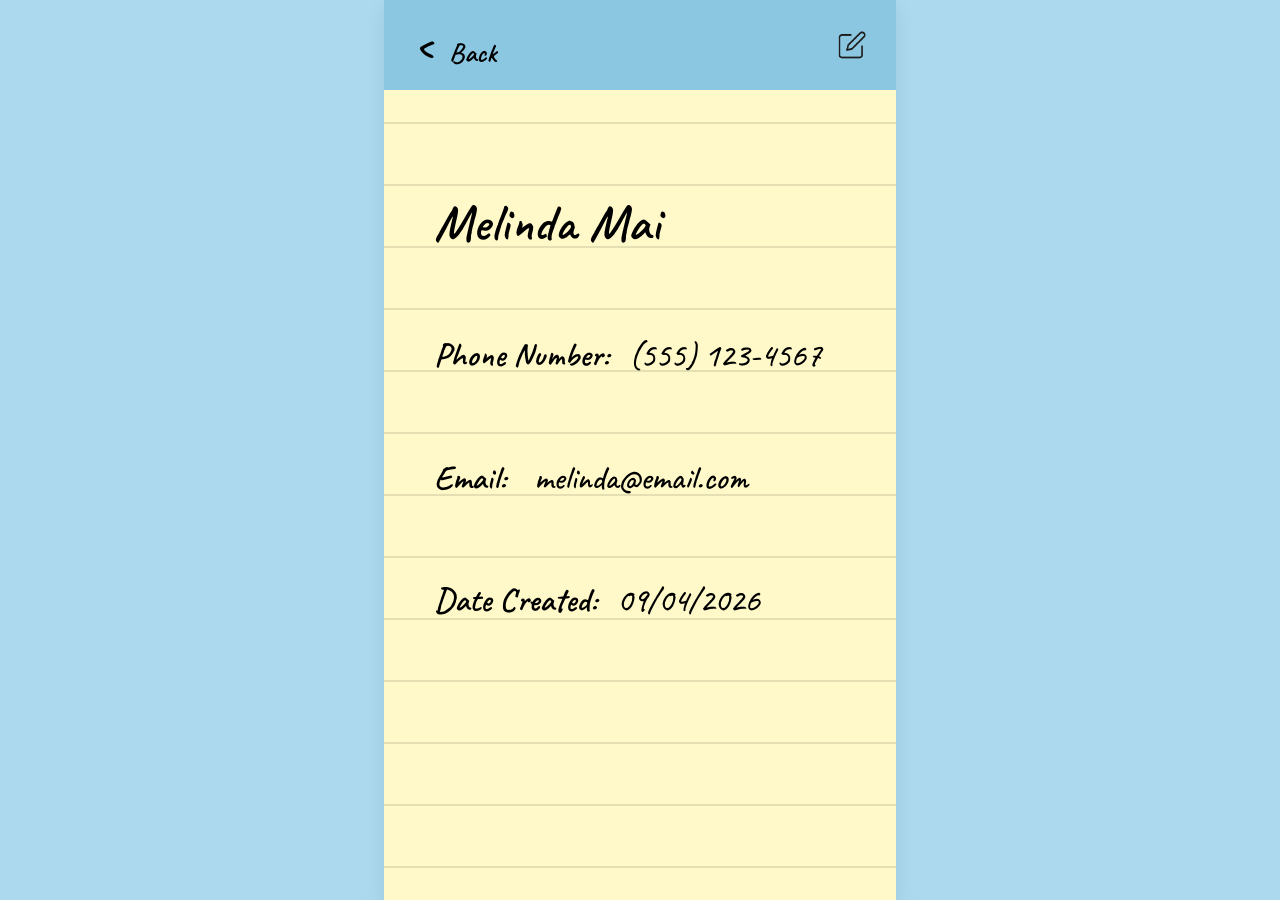
==== src/pages/contactPage.html @ ede9c63d "Update back button and made contact info within notebook lines" ====
<!doctype html>
<html lang="en">
<head>
  <meta charset="utf-8">
  <meta name="viewport" content="width=device-width, initial-scale=1">
  <title> Individual Contact</title>
  <link rel="stylesheet" href="../assets/fonts.css">
  <link rel="stylesheet" href="../styles/edit.css">
</head>

<body>
  <div class="screen-card">
    <div class="header">
      <button class="back-button" id="backButton">Back</button>
      <a class="trash-button" href="editPage.html" aria-label="Edit contact">
        <img src="../assets/Edit.png" alt="Edit" width="30" height="30">
      </a>
    </div>

    <div class="form-body">
      <div class="contact-name" id="contactName">Melinda Mai</div>

      <div class="info-row">
        <span class="info-label">Phone Number:</span>
        <span class="info-value" id="numberInput">(555) 123-4567</span>
      </div>

      <div class="info-row email-row">
        <span class="info-label">Email:</span>
        <span class="info-value" id="emailInput">melinda@email.com</span>
      </div>

      <div class="info-row date-block">
        <span class="info-label">Date Created:</span>
        <span class="info-value" id="dateCreated">09/04/2026</span>
      </div>

    </div>
  </div>
</body>
</html>
---- src/assets/fonts.css ----
@import url('https://fonts.googleapis.com/css2?family=Caveat&display=swap');

@font-face {
  font-family: "SF Pro";
  font-style: normal;
  font-weight: 510;
  src: url("https://static.figma.com/font/SF-Pro_1") format("woff2");
}

@font-face {
  font-family: "Inter";
  font-style: normal;
  font-weight: 400;
  src: url("https://static.figma.com/font/Inter_1") format("woff2");
}

@font-face {
  font-family: "Inter";
  font-style: normal;
  font-weight: 500;
  src: url("https://static.figma.com/font/Inter_1") format("woff2");
}
---- src/styles/edit.css ----
@import "./fonts.css";

body {
    margin: 0;
    background: #acd9ee;
    font-family: "Caveat", cursive;
    min-height: 100vh;
    display: flex;
    justify-content: center;
}

.screen-card {
    position: relative;
    background: #FFF8C8;
    width: 40%;
    max-width: 764px;
    min-height: 100vh;
    height: auto;
    display: flex;
    flex-direction: column;
    overflow: hidden;
    box-shadow: 0 8px 20px rgba(0, 0, 0, 0.08);
}

.screen-card::before {
    content: "";
    position: absolute;
    inset: 0;
    background: repeating-linear-gradient(
        to bottom,
        transparent 0,
        transparent 60px,
        rgba(0, 0, 0, 0.10) 60px,
        rgba(0, 0, 0, 0.10) 62px
    );
    pointer-events: none;
}

.header {
    position: relative;
    z-index: 1;
    background: #8cc7e2;
    height: 90px;
    display: flex;
    align-items: center;
    padding: 0 24px;
    flex-shrink: 0;
}

.back-button {
    background: none;
    border: none;
    cursor: pointer;
    text-decoration: none;
    font-family: "Caveat", cursive;
    font-weight: 600;
    font-size: 28px;
    color: black;
    display: inline-flex;
    align-items: center;
    justify-content: center;
    gap: 6px;
    min-width: 100px;
    height: 40px;
    padding: 0;
    line-height: 1;
    margin-top: 16px;
}

.back-button::before {
    content: "^";
    display: inline-block;
    font-size: 50px;
    transform: rotate(270deg);
    line-height: 2;
}

.form-body {
    position: relative;
    z-index: 1;
    display: flex;
    flex-direction: column;
    gap: 75px;
    padding: 20px 26px 15px 50px;
    flex: 1;
    padding-bottom: 80px;
}

.text-field {
    display: flex;
    flex-direction: column;
    gap: 10px;
    width: 100%;
    align-items: flex-start;
}

.two-column {
    display: flex;
    flex-direction: row;
    gap: 12px;
    width: 100%;
}

.inline-field {
    display: flex;
    flex-direction: column;
    gap: 10px;
    flex: 1;
    min-width: 0;
}

.text-field label {
    font-family: "Caveat", cursive;
    font-size: 30px;
    font-weight: 600;
    color: black;
    font-variation-settings: "wdth" 100;
}

.text-field input {
    background: rgba(255, 255, 255, 0.25);
    border: 1px solid rgba(0, 0, 0, 0.12);
    height: 56px;
    padding: 0 12px;
    font-family: "Caveat", cursive;
    font-weight: 400;
    font-size: 28px;
    color: black;
    outline: none;
    width: 100%;
    box-sizing: border-box;
    border-radius: 4px;
    margin-left: 0;
}

.inline-field input {
    width: 100%;
}

.info-row {
    display: flex;
    align-items: baseline;
    gap: 20px;
    width: 100%;
    font-family: "Caveat", cursive;
    font-size: 34px;
    color: black;
    line-height: 1.4;
}

.email-row {
    gap: 0px;
}

.phone-row,
.date-block {
    gap: 20px;
}

.email-row .info-label {
    min-width: 100px;
}

.info-label {
    min-width: 150px;
    font-weight: 600;
}

.info-value {
    font-weight: 500;
    color: #000;
}

.text-field input::placeholder {
    color: #999;
}

.date-label {
    font-family: "Caveat", cursive;
    font-size: 28px;
    font-weight: 600;
    color: black;
    font-variation-settings: "wdth" 100;
    margin-top: 5px;
}

.date-block {
    margin-bottom: 80px;
    align-items: baseline;
}

.date-value {
    font-family: "Caveat", cursive;
    font-weight: 500;
    font-size: 18px;
    color: #5A7F90;
    margin-top: 7px;
    margin-left: 5px;
}

.save-container {
    display:flex;
    justify-content: center;
    padding-top: 16px;
}

.save-button {
    background: #8CC7E2;
    border: 2px solid #b9d9e8;
    border-radius: 15px;
    height: 70px;
    width: 250px;
    font-family: "Caveat", cursive;
    font-weight: 500;
    font-size: 30px;
    color: #fff;
    cursor: pointer;
    transition: opacity 0.15s;
}


.save-button:hover {
    background-color: #546AC0;
}

.save-button:active {
    text-decoration: none;
    color: #FFFFFF;
}

.trash-button {
    background: none;
    border: none;
    cursor: pointer;
    color: #000;
    display: inline-flex;
    align-items: center;
    justify-content: center;
    width: 40px;
    height: 40px;
    padding: 0;
    opacity: 1;
}

.trash-button:hover {
    opacity: 0.5;
}

.header {
    justify-content: space-between;
}

.contact-name {
    font-family: "Caveat", cursive;
    font-size: 52px;
    font-weight: 600;
    color: #000;
    margin-top: 80px;
}
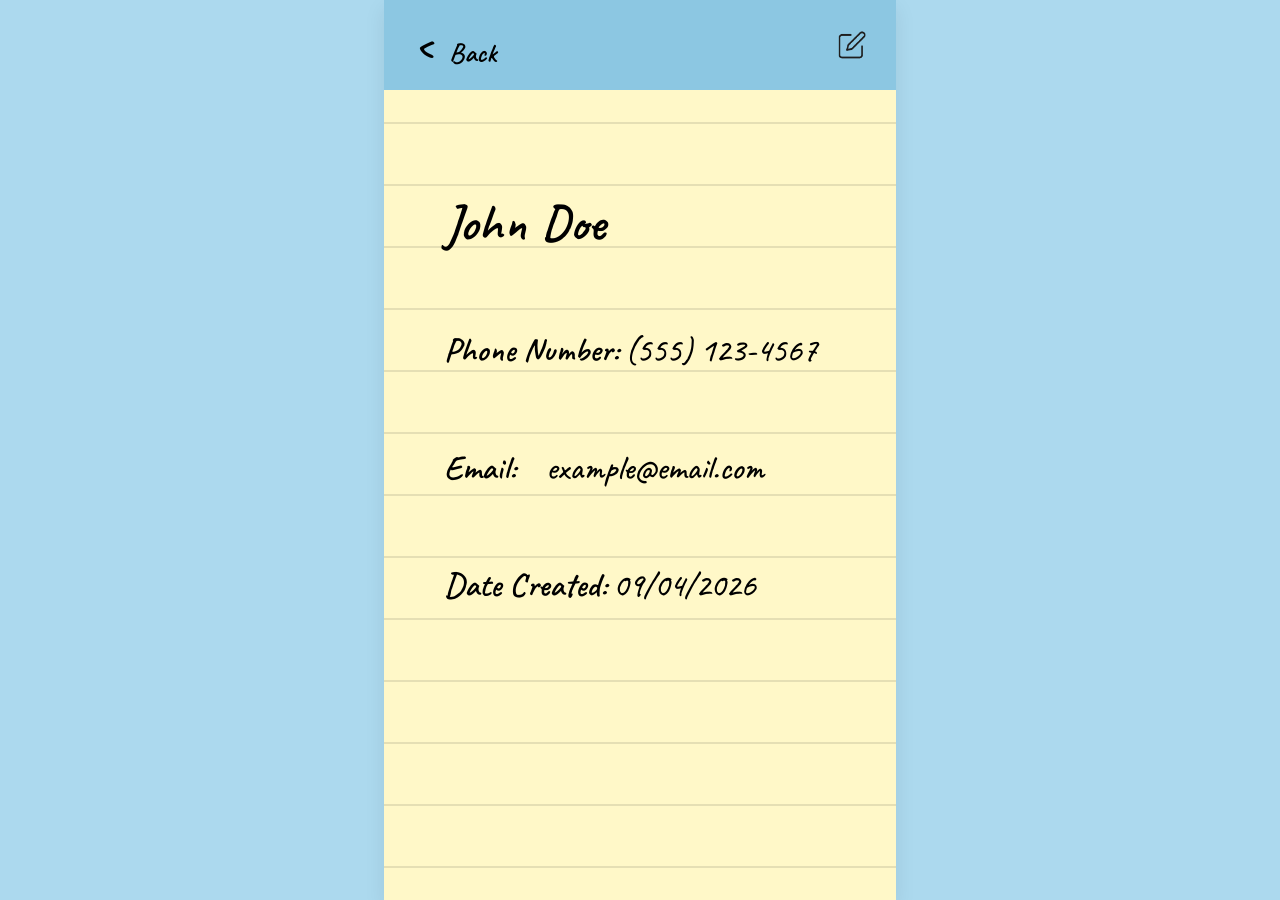
==== commit 1072ecf0: "Create seperate stylesheet for Contact Page" ====
--- a/src/pages/contactPage.html
+++ b/src/pages/contactPage.html
@@ -5,20 +5,20 @@
   <meta name="viewport" content="width=device-width, initial-scale=1">
   <title> Individual Contact</title>
   <link rel="stylesheet" href="../assets/fonts.css">
-  <link rel="stylesheet" href="../styles/edit.css">
+  <link rel="stylesheet" href="../styles/contact.css">
 </head>
 
-<body>
+<body class="contact-page">
   <div class="screen-card">
     <div class="header">
       <button class="back-button" id="backButton">Back</button>
-      <a class="trash-button" href="editPage.html" aria-label="Edit contact">
+      <a class="edit-button" href="editPage.html" aria-label="Edit contact">
         <img src="../assets/Edit.png" alt="Edit" width="30" height="30">
       </a>
     </div>
 
     <div class="form-body">
-      <div class="contact-name" id="contactName">Melinda Mai</div>
+      <div class="contact-name" id="contactName">John Doe</div>
 
       <div class="info-row">
         <span class="info-label">Phone Number:</span>
@@ -27,7 +27,7 @@
 
       <div class="info-row email-row">
         <span class="info-label">Email:</span>
-        <span class="info-value" id="emailInput">melinda@email.com</span>
+        <span class="info-value" id="emailInput">example@email.com</span>
       </div>
 
       <div class="info-row date-block">
--- a/src/styles/contact.css
+++ b/src/styles/contact.css
@@ -0,0 +1,155 @@
+body.contact-page {
+    margin: 0;
+    background: #acd9ee;
+    font-family: "Caveat", cursive;
+    min-height: 100vh;
+    display: flex;
+    justify-content: center;
+}
+
+.contact-page .screen-card {
+    position: relative;
+    background: #FFF8C8;
+    width: 40%;
+    max-width: 764px;
+    min-height: 100vh;
+    height: auto;
+    display: flex;
+    flex-direction: column;
+    overflow: hidden;
+    box-shadow: 0 8px 20px rgba(0, 0, 0, 0.08);
+}
+
+.contact-page .screen-card::before {
+    content: "";
+    position: absolute;
+    inset: 0;
+    background: repeating-linear-gradient(
+        to bottom,
+        transparent 0,
+        transparent 60px,
+        rgba(0, 0, 0, 0.10) 60px,
+        rgba(0, 0, 0, 0.10) 62px
+    );
+    pointer-events: none;
+}
+
+.contact-page .header {
+    position: relative;
+    z-index: 1;
+    background: #8cc7e2;
+    height: 90px;
+    display: flex;
+    align-items: center;
+    justify-content: space-between;
+    padding: 0 24px;
+    flex-shrink: 0;
+}
+
+.contact-page .back-button {
+    background: none;
+    border: none;
+    cursor: pointer;
+    text-decoration: none;
+    font-family: "Caveat", cursive;
+    font-weight: 600;
+    font-size: 28px;
+    color: black;
+    display: inline-flex;
+    align-items: center;
+    justify-content: center;
+    gap: 6px;
+    min-width: 100px;
+    height: 40px;
+    padding: 0;
+    line-height: 1;
+    margin-top: 16px;
+}
+
+.contact-page .back-button::before {
+    content: "^";
+    display: inline-block;
+    font-size: 50px;
+    transform: rotate(270deg);
+    line-height: 2;
+}
+
+.contact-page .form-body {
+    position: relative;
+    z-index: 1;
+    display: flex;
+    flex-direction: column;
+    gap: 70px;
+    padding: 70px 26px 10px 60px;
+    flex: 1;
+    padding-bottom: 80px;
+}
+
+.contact-page .contact-name {
+    font-family: "Caveat", cursive;
+    font-size: 52px;
+    font-weight: 600;
+    color: #000;
+    margin-top: 30px;
+}
+
+.contact-page .info-row {
+    display: flex;
+    align-items: baseline;
+    gap: 6px;
+    width: 100%;
+    font-family: "Caveat", cursive;
+    font-size: 34px;
+    color: black;
+    line-height: 1.4;
+}
+
+.contact-page .email-row {
+    gap: 2px;
+}
+
+.contact-page .phone-row,
+.contact-page .date-block {
+    gap: 6px;
+}
+
+.contact-page .info-label {
+    min-width: 150px;
+    font-weight: 600;
+}
+
+.contact-page .email-row .info-label {
+    min-width: 100px;
+}
+
+.contact-page .info-value {
+    font-weight: 500;
+    color: #000;
+}
+
+.contact-page .date-block {
+    margin-bottom: 80px;
+    align-items: baseline;
+}
+
+.contact-page .edit-button {
+    background: none;
+    border: none;
+    cursor: pointer;
+    color: #000;
+    display: inline-flex;
+    align-items: center;
+    justify-content: center;
+    width: 40px;
+    height: 40px;
+    padding: 0;
+    opacity: 1;
+}
+
+.contact-page .edit-button:hover {
+    opacity: 0.5;
+}
+
+.contact-page a.edit-button {
+    text-decoration: none;
+}
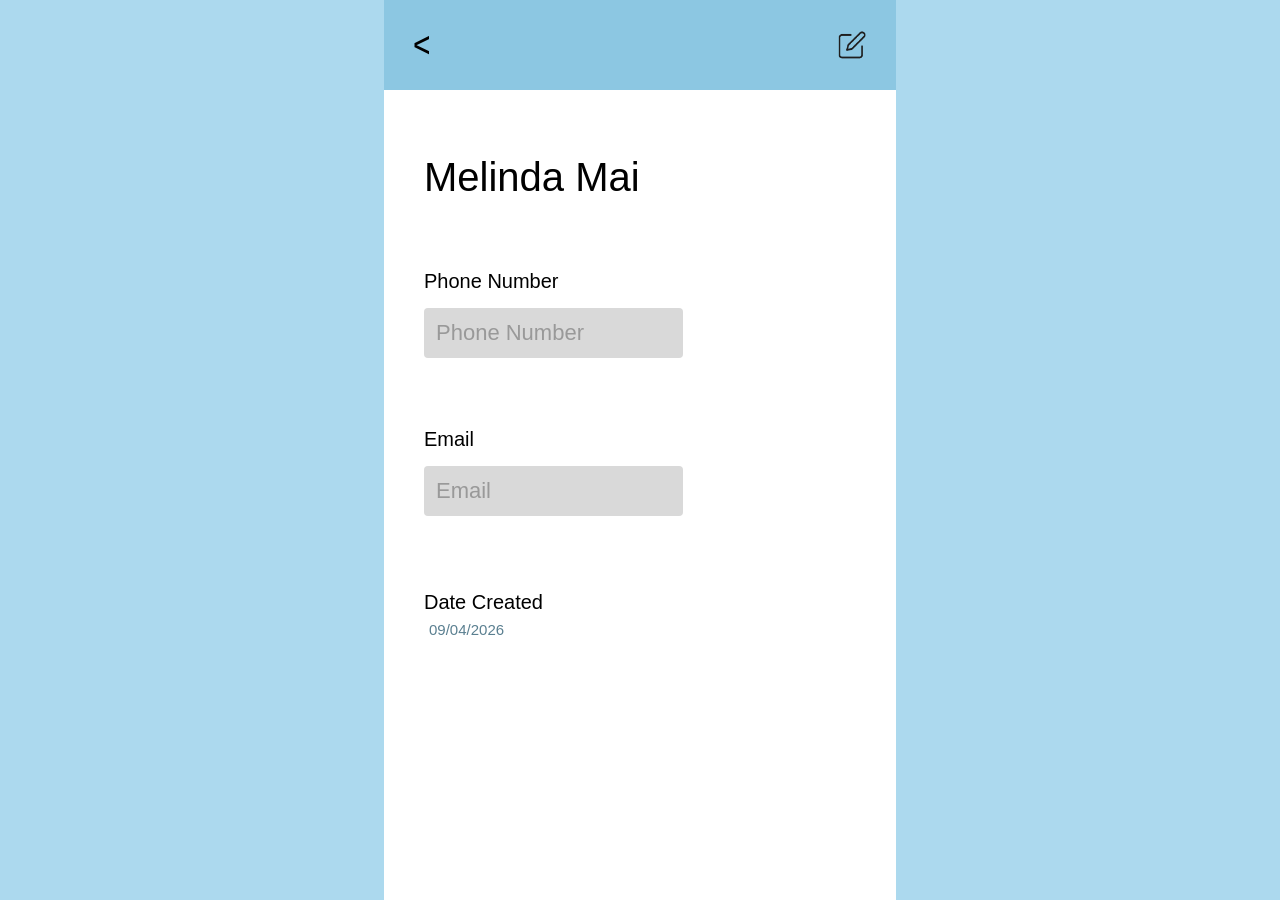
==== commit 1a49bc67: "Merge 904452120e5683709b9f4e6eea31a17f309fe202 into eb96d6934fbc63887c13489bfe58e459f62dff89" ====
--- a/src/pages/contactPage.html
+++ b/src/pages/contactPage.html
@@ -5,34 +5,34 @@
   <meta name="viewport" content="width=device-width, initial-scale=1">
   <title> Individual Contact</title>
   <link rel="stylesheet" href="../assets/fonts.css">
-  <link rel="stylesheet" href="../styles/contact.css">
+  <link rel="stylesheet" href="../styles/edit.css">
 </head>
 
-<body class="contact-page">
+<body>
   <div class="screen-card">
     <div class="header">
-      <button class="back-button" id="backButton">Back</button>
-      <a class="edit-button" href="editPage.html" aria-label="Edit contact">
+      <button class="back-button" id="backButton">^</button>
+      <a class="trash-button" href="editPage.html" aria-label="Edit contact">
         <img src="../assets/Edit.png" alt="Edit" width="30" height="30">
       </a>
     </div>
 
     <div class="form-body">
-      <div class="contact-name" id="contactName">John Doe</div>
+      <div class="contact-name" id="contactName">Melinda Mai</div>
 
-      <div class="info-row">
-        <span class="info-label">Phone Number:</span>
-        <span class="info-value" id="numberInput">(555) 123-4567</span>
+      <div class="text-field">
+        <label for="numberInput">Phone Number</label>
+        <input type="text" id="numberInput" placeholder="Phone Number" readonly>
       </div>
 
-      <div class="info-row email-row">
-        <span class="info-label">Email:</span>
-        <span class="info-value" id="emailInput">example@email.com</span>
+      <div class="text-field">
+        <label for="emailInput">Email</label>
+        <input type="text" id="emailInput" placeholder="Email" readonly>
       </div>
 
-      <div class="info-row date-block">
-        <span class="info-label">Date Created:</span>
-        <span class="info-value" id="dateCreated">09/04/2026</span>
+      <div>
+        <div class="date-label">Date Created</div>
+        <div class="date-value" id="dateCreated">09/04/2026</div>
       </div>
 
     </div>
--- a/src/assets/fonts.css
+++ b/src/assets/fonts.css
@@ -1,5 +1,3 @@
-@import url('https://fonts.googleapis.com/css2?family=Caveat&display=swap');
-
 @font-face {
   font-family: "SF Pro";
   font-style: normal;
--- a/src/styles/edit.css
+++ b/src/styles/edit.css
@@ -0,0 +1,164 @@
+body {
+    margin: 0;
+    background: #acd9ee;
+    font-family: "SF Pro", "Inter", sans-serif;
+    min-height: 100vh;
+    display: flex;
+    justify-content: center;
+}
+
+.screen-card {
+    background: white;
+    width: 40%;
+    max-width: 764px;
+    min-height: 100vh;
+    height: auto;
+    display: flex;
+    flex-direction: column;
+}
+
+.header {
+    background: #8cc7e2;
+    height: 90px;
+    display: flex;
+    align-items: center;
+    padding: 0 24px;
+    flex-shrink: 0;
+}
+
+.back-button {
+    background: none;
+    border: none;
+    cursor: pointer;
+    text-decoration: none;
+    font-family: "SF Pro", sans-serif;
+    font-weight: 510;
+    font-size: 40px;
+    color: black;
+    display: inline-flex;
+    align-items: center;
+    justify-content: center;
+    width: 40px;
+    height: 40px;
+    transform: rotate(270deg);
+    padding: 0;
+}
+
+.form-body {
+    display: flex;
+    flex-direction: column;
+    gap: 70px;
+    padding: 35px 40px 10px;
+    flex: 1;
+}
+
+.text-field {
+    display: flex;
+    flex-direction: column;
+    gap: 15px;
+}
+
+.text-field label {
+    font-family: "SF Pro", sans-serif;
+    font-size: 20px;
+    font-weight: 510;
+    color: black;
+    font-variation-settings: "wdth" 100;
+}
+
+.text-field input {
+    background: #D9D9D9;
+    border: none;
+    height: 50px;
+    padding: 0 12px;
+    font-family: "Inter", sans-serif;
+    font-weight: 400;
+    font-size: 22px;
+    color: black;
+    outline: none;
+    width: 60%;
+    box-sizing: border-box;
+    border-radius: 4px;
+}
+
+.text-field input::placeholder {
+    color: #999;
+}
+
+.date-label {
+    font-family: "SF Pro", sans-serif;
+    font-size: 20px;
+    font-weight: 510;
+    color: black;
+    font-variation-settings: "wdth" 100;
+    margin-top: 5px;
+}
+
+.date-value {
+    font-family: "Inter", sans-serif;
+    font-weight: 500;
+    font-size: 15px;
+    color: #5A7F90;
+    margin-top: 7px;
+    margin-left: 5px;
+}
+
+.save-container {
+    display:flex;
+    justify-content: center;
+    padding-top: 16px;
+}
+
+.save-button {
+    background: #8CC7E2;
+    border: 2px solid #b9d9e8;
+    border-radius: 15px;
+    height: 70px;
+    width: 250px;
+    font-family: "Inter", sans-serif;
+    font-weight: 500;
+    font-size: 30px;
+    color: #fff;
+    cursor: pointer;
+    transition: opacity 0.15s;
+}
+
+.save-button:hover {
+    border: 2px solid #b9d9e8;
+    opacity: 0.90;
+}
+
+.save-button:active {
+    opacity: 0.7;
+}
+
+.trash-button {
+    background: none;
+    border: none;
+    cursor: pointer;
+    color: #000;
+    display: inline-flex;
+    align-items: center;
+    justify-content: center;
+    width: 40px;
+    height: 40px;
+    padding: 0;
+    opacity: 1;
+}
+
+.trash-button:hover {
+    opacity: 0.5;
+}
+
+.header {
+    justify-content: space-between;
+}
+
+.contact-name {
+    font-family: "SF Pro", sans-serif;
+    font-size: 40px;
+    font-weight: 300;
+    color: #000;
+    margin-top: 30px;
+}
+
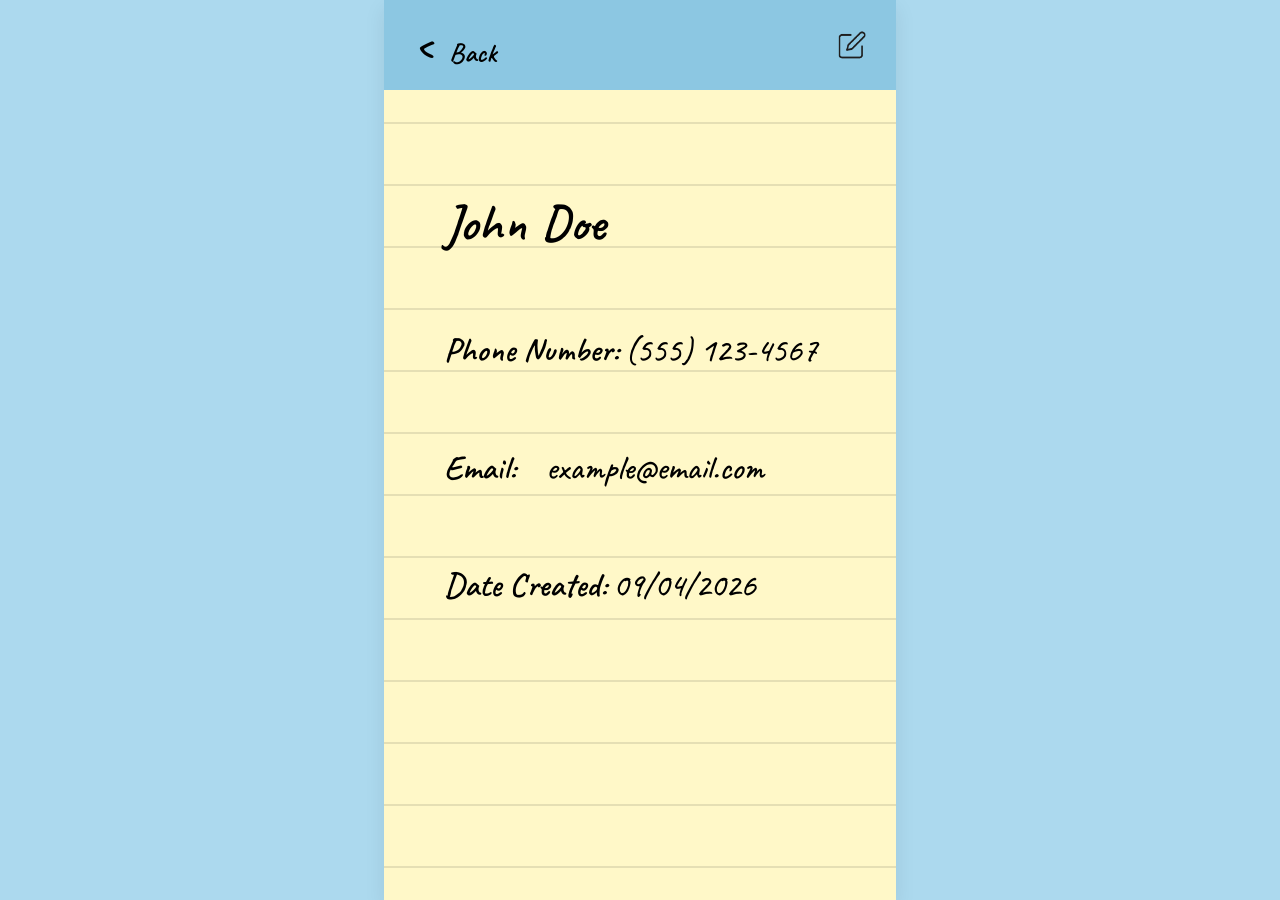
==== commit 9aea45bb: "Merge branch 'frontend' into frontend-katie" ====
--- a/src/pages/contactPage.html
+++ b/src/pages/contactPage.html
@@ -5,34 +5,34 @@
   <meta name="viewport" content="width=device-width, initial-scale=1">
   <title> Individual Contact</title>
   <link rel="stylesheet" href="../assets/fonts.css">
-  <link rel="stylesheet" href="../styles/edit.css">
+  <link rel="stylesheet" href="../styles/contact.css">
 </head>
 
-<body>
+<body class="contact-page">
   <div class="screen-card">
     <div class="header">
-      <button class="back-button" id="backButton">^</button>
-      <a class="trash-button" href="editPage.html" aria-label="Edit contact">
+      <a class="back-button" id="backButton" href="homePage.html" aria-label="Back to home page">Back</a>
+      <a class="edit-button" href="editPage.html" aria-label="Edit contact">
         <img src="../assets/Edit.png" alt="Edit" width="30" height="30">
       </a>
     </div>
 
     <div class="form-body">
-      <div class="contact-name" id="contactName">Melinda Mai</div>
+      <div class="contact-name" id="contactName">John Doe</div>
 
-      <div class="text-field">
-        <label for="numberInput">Phone Number</label>
-        <input type="text" id="numberInput" placeholder="Phone Number" readonly>
+      <div class="info-row">
+        <span class="info-label">Phone Number:</span>
+        <span class="info-value" id="numberInput">(555) 123-4567</span>
       </div>
 
-      <div class="text-field">
-        <label for="emailInput">Email</label>
-        <input type="text" id="emailInput" placeholder="Email" readonly>
+      <div class="info-row email-row">
+        <span class="info-label">Email:</span>
+        <span class="info-value" id="emailInput">example@email.com</span>
       </div>
 
-      <div>
-        <div class="date-label">Date Created</div>
-        <div class="date-value" id="dateCreated">09/04/2026</div>
+      <div class="info-row date-block">
+        <span class="info-label">Date Created:</span>
+        <span class="info-value" id="dateCreated">09/04/2026</span>
       </div>
 
     </div>
--- a/src/assets/fonts.css
+++ b/src/assets/fonts.css
@@ -1,3 +1,5 @@
+@import url('https://fonts.googleapis.com/css2?family=Caveat&display=swap');
+
 @font-face {
   font-family: "SF Pro";
   font-style: normal;
--- a/src/styles/contact.css
+++ b/src/styles/contact.css
@@ -0,0 +1,155 @@
+body.contact-page {
+    margin: 0;
+    background: #acd9ee;
+    font-family: "Caveat", cursive;
+    min-height: 100vh;
+    display: flex;
+    justify-content: center;
+}
+
+.contact-page .screen-card {
+    position: relative;
+    background: #FFF8C8;
+    width: 40%;
+    max-width: 764px;
+    min-height: 100vh;
+    height: auto;
+    display: flex;
+    flex-direction: column;
+    overflow: hidden;
+    box-shadow: 0 8px 20px rgba(0, 0, 0, 0.08);
+}
+
+.contact-page .screen-card::before {
+    content: "";
+    position: absolute;
+    inset: 0;
+    background: repeating-linear-gradient(
+        to bottom,
+        transparent 0,
+        transparent 60px,
+        rgba(0, 0, 0, 0.10) 60px,
+        rgba(0, 0, 0, 0.10) 62px
+    );
+    pointer-events: none;
+}
+
+.contact-page .header {
+    position: relative;
+    z-index: 1;
+    background: #8cc7e2;
+    height: 90px;
+    display: flex;
+    align-items: center;
+    justify-content: space-between;
+    padding: 0 24px;
+    flex-shrink: 0;
+}
+
+.contact-page .back-button {
+    background: none;
+    border: none;
+    cursor: pointer;
+    text-decoration: none;
+    font-family: "Caveat", cursive;
+    font-weight: 600;
+    font-size: 28px;
+    color: black;
+    display: inline-flex;
+    align-items: center;
+    justify-content: center;
+    gap: 6px;
+    min-width: 100px;
+    height: 40px;
+    padding: 0;
+    line-height: 1;
+    margin-top: 16px;
+}
+
+.contact-page .back-button::before {
+    content: "^";
+    display: inline-block;
+    font-size: 50px;
+    transform: rotate(270deg);
+    line-height: 2;
+}
+
+.contact-page .form-body {
+    position: relative;
+    z-index: 1;
+    display: flex;
+    flex-direction: column;
+    gap: 70px;
+    padding: 70px 26px 10px 60px;
+    flex: 1;
+    padding-bottom: 80px;
+}
+
+.contact-page .contact-name {
+    font-family: "Caveat", cursive;
+    font-size: 52px;
+    font-weight: 600;
+    color: #000;
+    margin-top: 30px;
+}
+
+.contact-page .info-row {
+    display: flex;
+    align-items: baseline;
+    gap: 6px;
+    width: 100%;
+    font-family: "Caveat", cursive;
+    font-size: 34px;
+    color: black;
+    line-height: 1.4;
+}
+
+.contact-page .email-row {
+    gap: 2px;
+}
+
+.contact-page .phone-row,
+.contact-page .date-block {
+    gap: 6px;
+}
+
+.contact-page .info-label {
+    min-width: 150px;
+    font-weight: 600;
+}
+
+.contact-page .email-row .info-label {
+    min-width: 100px;
+}
+
+.contact-page .info-value {
+    font-weight: 500;
+    color: #000;
+}
+
+.contact-page .date-block {
+    margin-bottom: 80px;
+    align-items: baseline;
+}
+
+.contact-page .edit-button {
+    background: none;
+    border: none;
+    cursor: pointer;
+    color: #000;
+    display: inline-flex;
+    align-items: center;
+    justify-content: center;
+    width: 40px;
+    height: 40px;
+    padding: 0;
+    opacity: 1;
+}
+
+.contact-page .edit-button:hover {
+    opacity: 0.5;
+}
+
+.contact-page a.edit-button {
+    text-decoration: none;
+}
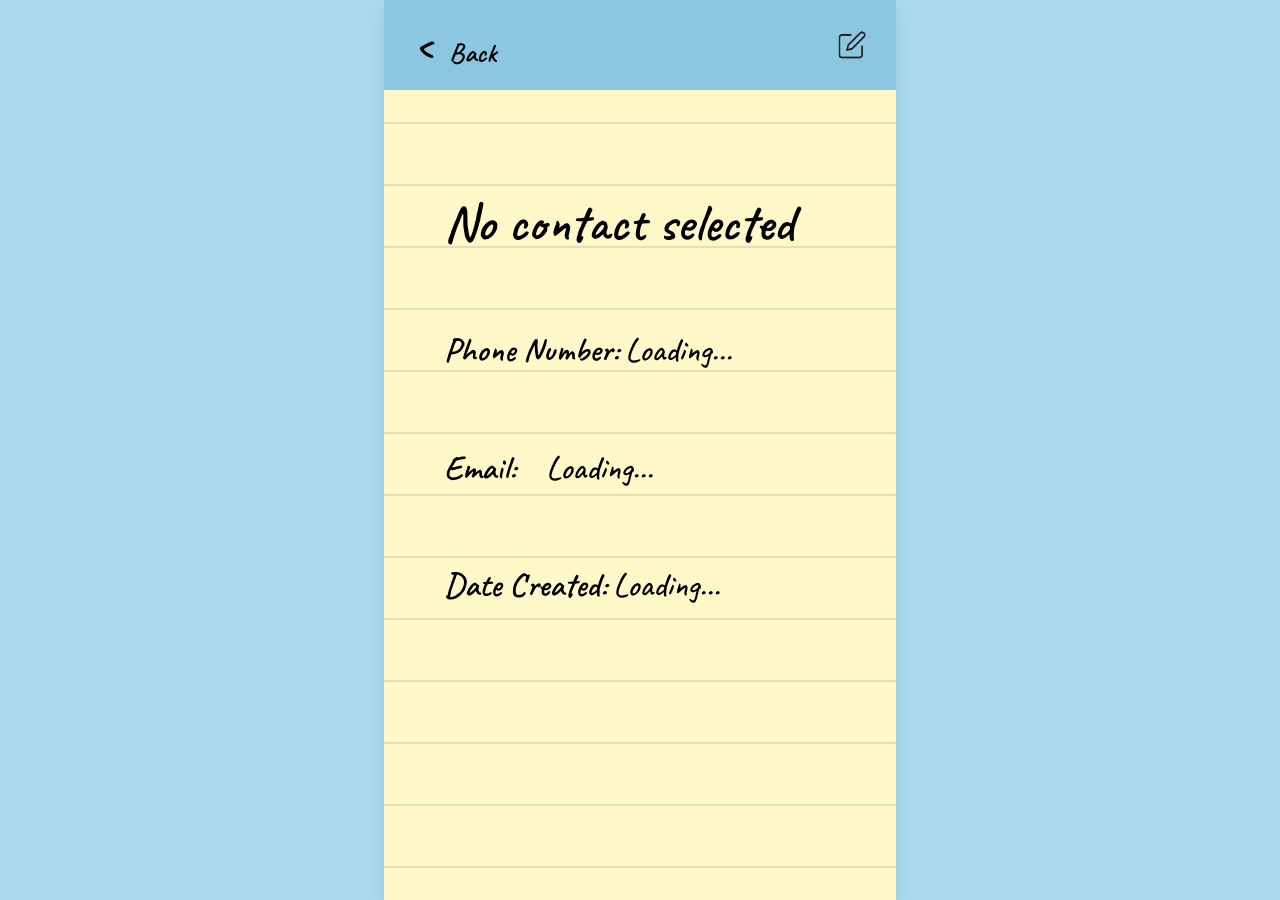
==== commit e7a26a56: "Adjust edit and contact pages html for API implementation" ====
--- a/src/pages/contactPage.html
+++ b/src/pages/contactPage.html
@@ -18,24 +18,25 @@
     </div>
 
     <div class="form-body">
-      <div class="contact-name" id="contactName">John Doe</div>
+      <div class="contact-name" id="contactName">Loading contact...</div>
 
       <div class="info-row">
         <span class="info-label">Phone Number:</span>
-        <span class="info-value" id="numberInput">(555) 123-4567</span>
+        <span class="info-value" id="numberInput">Loading...</span>
       </div>
 
       <div class="info-row email-row">
         <span class="info-label">Email:</span>
-        <span class="info-value" id="emailInput">example@email.com</span>
+        <span class="info-value" id="emailInput">Loading...</span>
       </div>
 
       <div class="info-row date-block">
         <span class="info-label">Date Created:</span>
-        <span class="info-value" id="dateCreated">09/04/2026</span>
+        <span class="info-value" id="dateCreated">Loading...</span>
       </div>
 
     </div>
   </div>
+  <script src="../js/contact.js"></script>
 </body>
 </html>
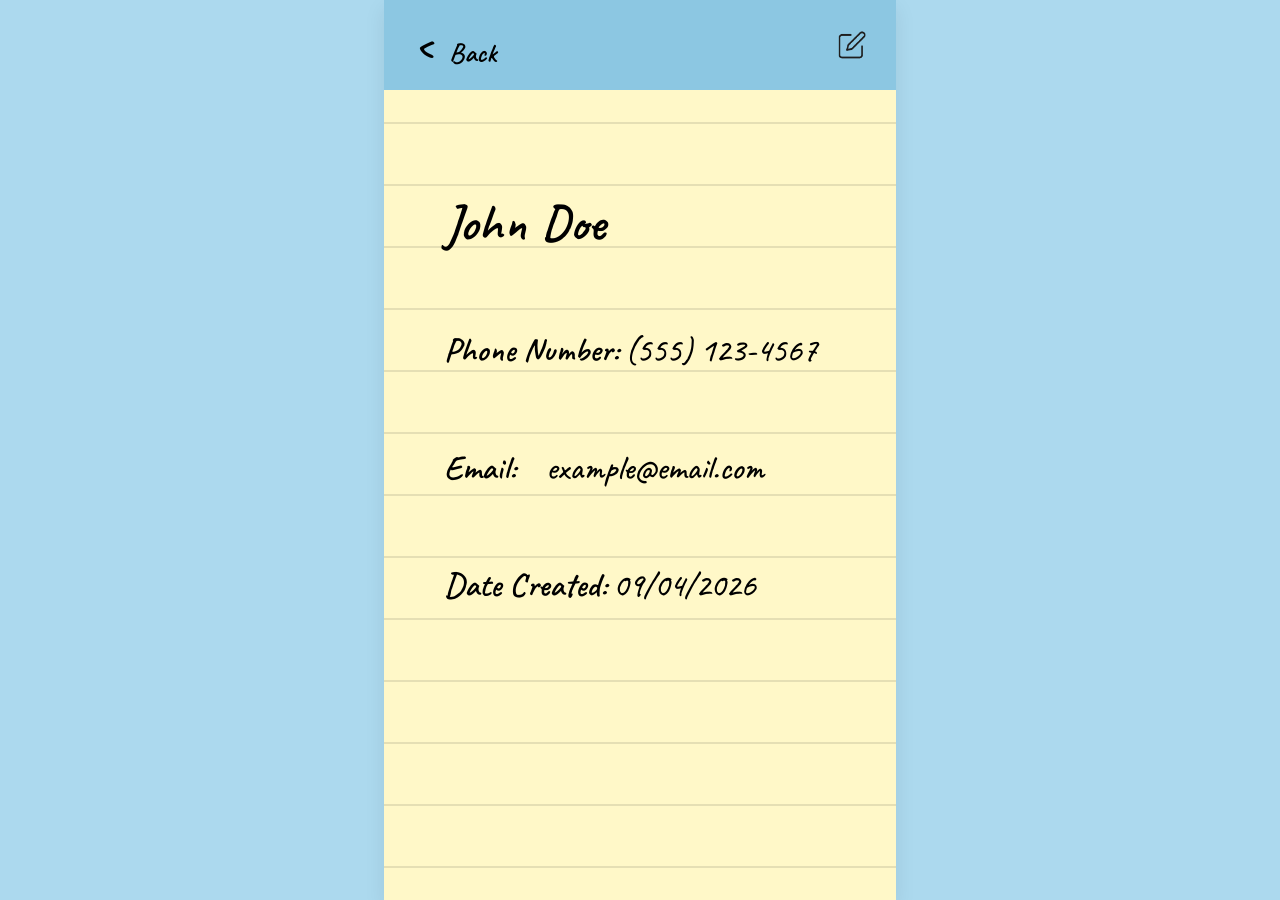
==== commit 6d41d3dd: "Merge branch 'frontend-katie' into frontend-Laeh" ====
--- a/src/pages/contactPage.html
+++ b/src/pages/contactPage.html
@@ -18,25 +18,24 @@
     </div>
 
     <div class="form-body">
-      <div class="contact-name" id="contactName">Loading contact...</div>
+      <div class="contact-name" id="contactName">John Doe</div>
 
       <div class="info-row">
         <span class="info-label">Phone Number:</span>
-        <span class="info-value" id="numberInput">Loading...</span>
+        <span class="info-value" id="numberInput">(555) 123-4567</span>
       </div>
 
       <div class="info-row email-row">
         <span class="info-label">Email:</span>
-        <span class="info-value" id="emailInput">Loading...</span>
+        <span class="info-value" id="emailInput">example@email.com</span>
       </div>
 
       <div class="info-row date-block">
         <span class="info-label">Date Created:</span>
-        <span class="info-value" id="dateCreated">Loading...</span>
+        <span class="info-value" id="dateCreated">09/04/2026</span>
       </div>
 
     </div>
   </div>
-  <script src="../js/contact.js"></script>
 </body>
 </html>
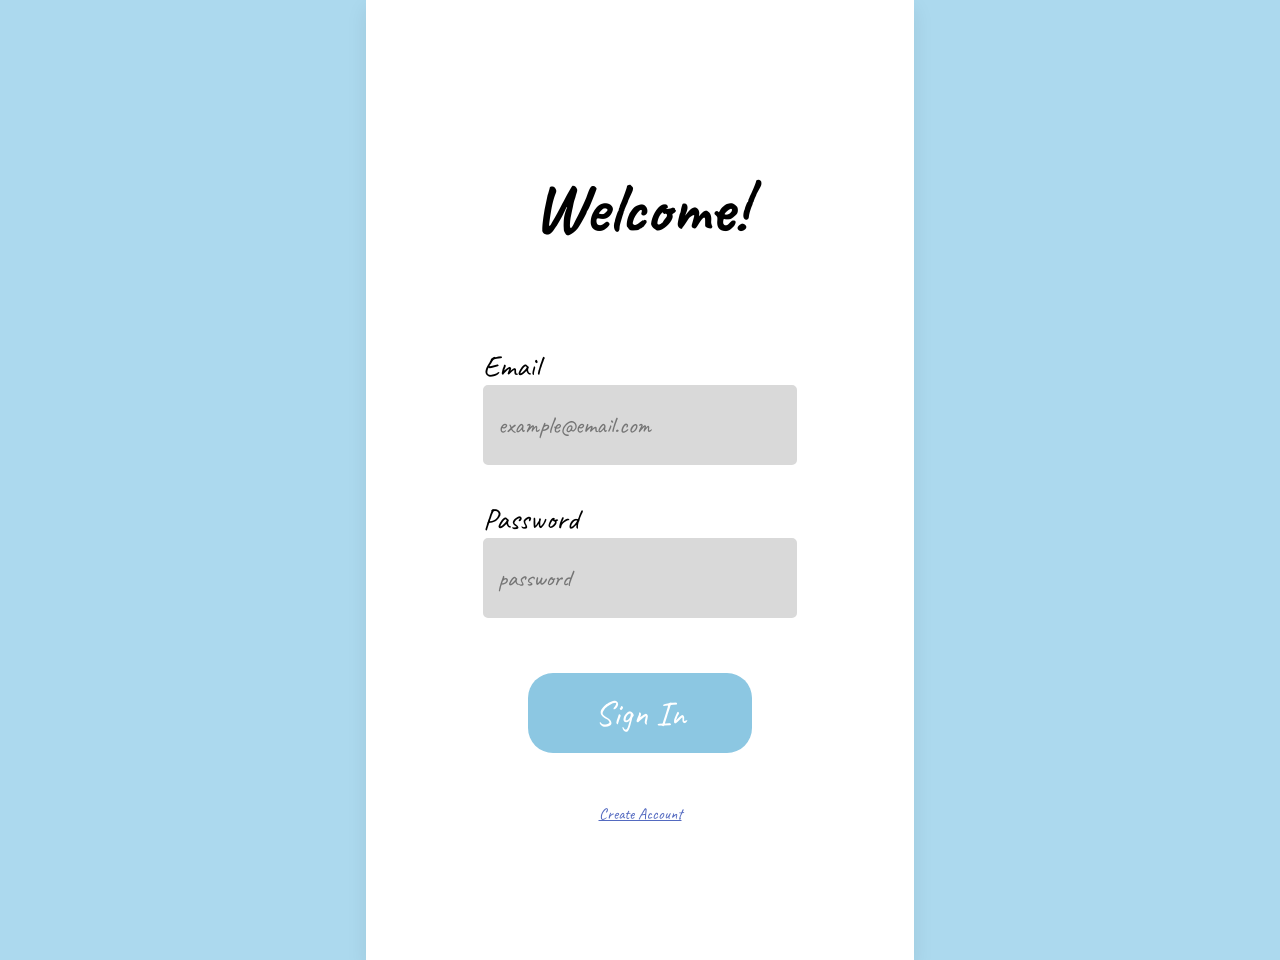
==== commit 2a239397: "Merge branch 'main' into frontend-katie" ====
--- a/src/pages/contactPage.html
+++ b/src/pages/contactPage.html
@@ -18,24 +18,25 @@
     </div>
 
     <div class="form-body">
-      <div class="contact-name" id="contactName">John Doe</div>
+      <div class="contact-name" id="contactName">Loading contact...</div>
 
       <div class="info-row">
         <span class="info-label">Phone Number:</span>
-        <span class="info-value" id="numberInput">(555) 123-4567</span>
+        <span class="info-value" id="numberInput">Loading...</span>
       </div>
 
       <div class="info-row email-row">
         <span class="info-label">Email:</span>
-        <span class="info-value" id="emailInput">example@email.com</span>
+        <span class="info-value" id="emailInput">Loading...</span>
       </div>
 
       <div class="info-row date-block">
         <span class="info-label">Date Created:</span>
-        <span class="info-value" id="dateCreated">09/04/2026</span>
+        <span class="info-value" id="dateCreated">Loading...</span>
       </div>
 
     </div>
   </div>
+  <script src="../js/contact.js"></script>
 </body>
 </html>
--- a/src/styles/contact.css
+++ b/src/styles/contact.css
@@ -127,6 +127,10 @@
     color: #000;
 }
 
+.contact-page .email-row .info-value {
+    transform: translateX(-20px);
+}
+
 .contact-page .date-block {
     margin-bottom: 80px;
     align-items: baseline;
@@ -153,3 +157,120 @@
 .contact-page a.edit-button {
     text-decoration: none;
 }
+
+@media (max-width: 1190px) {
+    body.contact-page {
+        background: #acd9ee;
+    }
+
+    .contact-page .screen-card {
+        width: 50%;
+        max-width: 100%;
+        min-height: 100vh;
+        box-shadow: none;
+    }
+
+    .contact-page .header {
+        background: #8cc7e2;
+        height: 80px;
+        padding: 18px 20px 0;
+        box-shadow: none;
+    }
+
+    .contact-page .back-button {
+        margin-top: -1px;
+        font-size: 24px;
+    }
+
+    .contact-page .form-body {
+        gap: 90px;
+        padding: 85px 18px 40px 18px;
+    }
+
+    .contact-page .contact-name {
+        font-size: 42px;
+        margin-top: 10px;
+    }
+
+    .contact-page .info-row {
+        font-size: 28px;
+        gap: 4px;
+        line-height: 1.3;
+    }
+
+    .contact-page .info-label {
+        min-width: 0;
+    }
+
+    .contact-page .email-row .info-label {
+        min-width: 0;
+    }
+
+    .contact-page .email-row .info-value {
+        transform: translateX(0);
+        min-width: 0;
+    }
+
+    .contact-page .date-block {
+        margin-bottom: 20px;
+    }
+}
+
+@media (max-width: 714px) {
+    body.contact-page {
+        background: #FFF8C8;
+    }
+
+    .contact-page .screen-card {
+        width: 100%;
+        max-width: 100%;
+        min-height: 100vh;
+        box-shadow: none;
+    }
+
+    .contact-page .header {
+        background: #8cc7e2;
+        height: 80px;
+        padding: 18px 20px 0;
+        box-shadow: none;
+    }
+
+    .contact-page .back-button {
+        margin-top: -1px;
+        font-size: 24px;
+    }
+
+    .contact-page .form-body {
+        gap: 90px;
+        padding: 85px 18px 40px 18px;
+    }
+
+    .contact-page .contact-name {
+        font-size: 42px;
+        margin-top: 10px;
+    }
+
+    .contact-page .info-row {
+        font-size: 28px;
+        gap: 4px;
+        line-height: 1.3;
+    }
+
+    .contact-page .info-label {
+        min-width: 0;
+    }
+
+    .contact-page .email-row .info-label {
+        min-width: 0;
+    }
+
+    .contact-page .email-row .info-value {
+        transform: translateX(0px);
+        min-width: 0;
+    }
+
+    .contact-page .date-block {
+        margin-bottom: 20px;
+    }
+}
+
